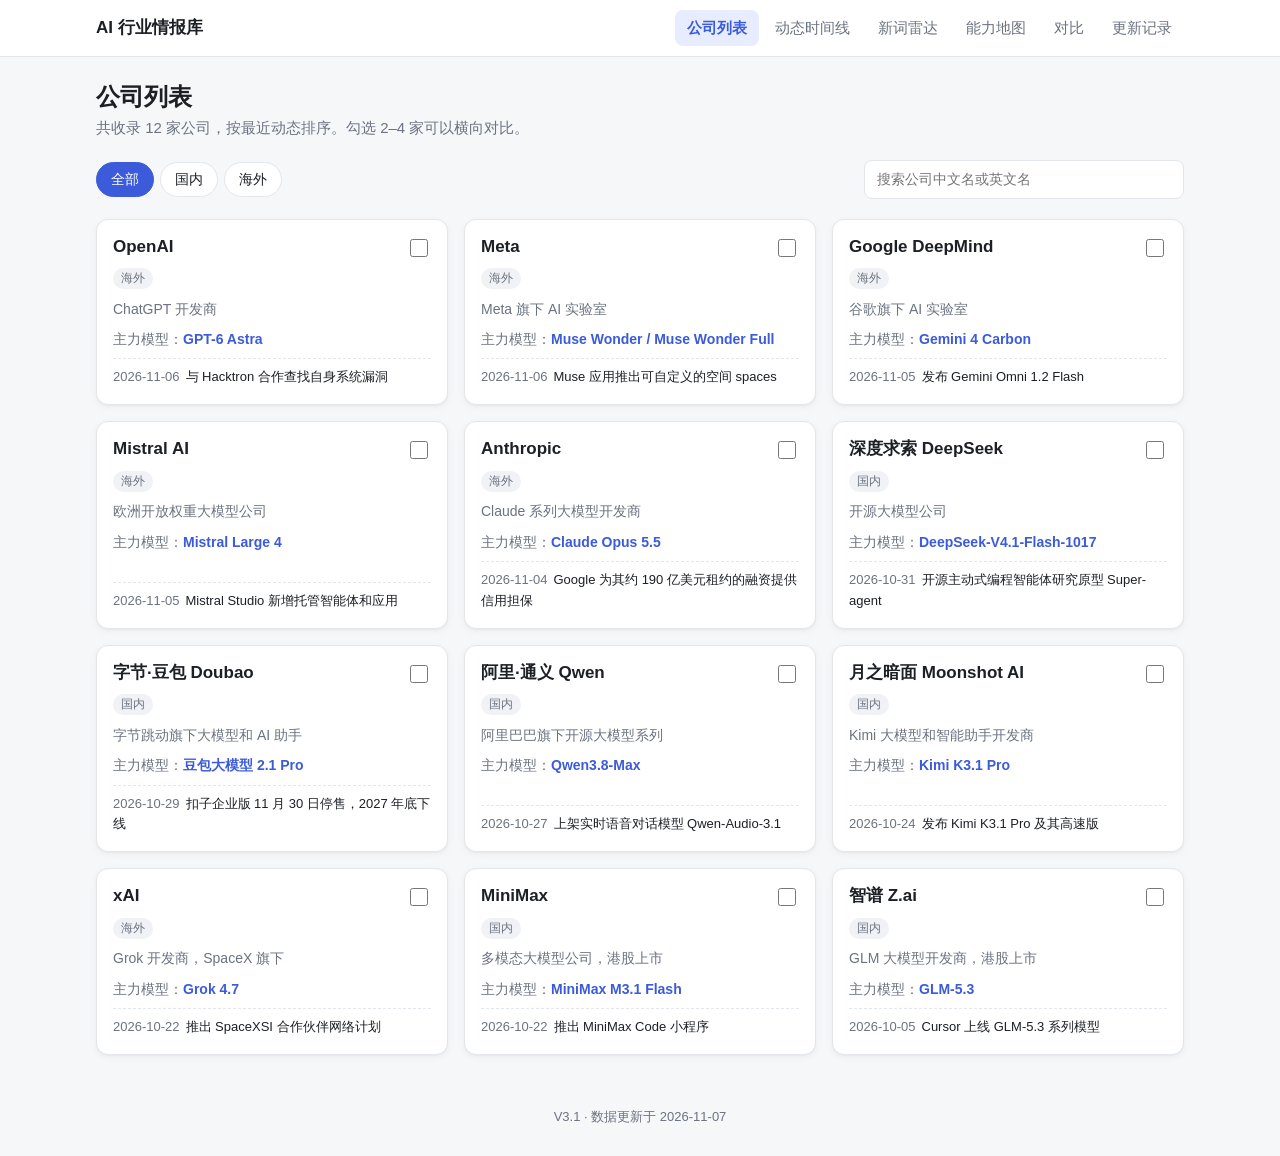
==== index.html @ a133e3d6 "首次发布 AI 行业情报库 包含 V1.0 到 V3.1 的网页、更新工具和入口页。  Co-Authored-By: Claude Opus 5.5 <noreply@anthropic.com>" ====
<!doctype html>
<html lang="zh-CN">
<head>
  <meta charset="utf-8">
  <meta name="viewport" content="width=device-width, initial-scale=1">
  <title>AI 行业情报库</title>
  <!-- 入口页：出新版本时只改这里的文件夹名，对外链接不变 -->
  <meta http-equiv="refresh" content="0; url=AI行业情报库-网页-V3.1/">
  <script>location.replace('AI行业情报库-网页-V3.1/' + location.hash);</script>
</head>
<body>
  <p>正在打开 <a href="AI行业情报库-网页-V3.1/">AI 行业情报库</a>……</p>
</body>
</html>
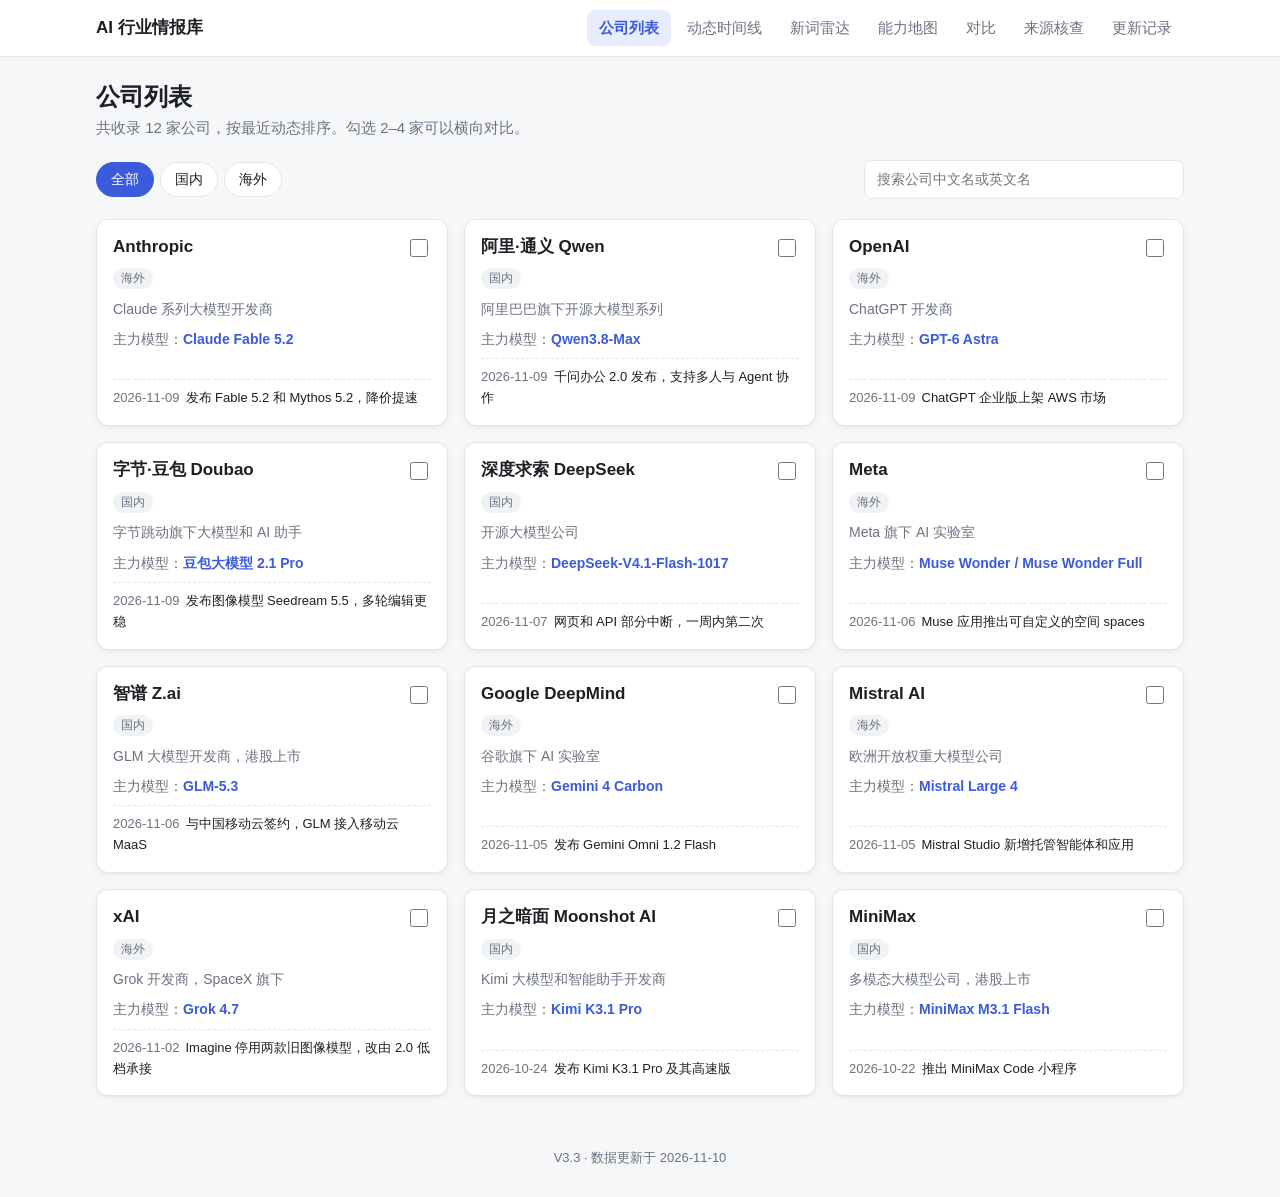
==== commit 504a3afc: "V3.3：新增来源核查，补查已有数据的官方来源 - 没有官方原文的条目写明原因（5 种）、说明、查过的渠道和日期，来源旁显示标签 - 新增顶部导航「来源核查」页，可按原因和类型筛选 - check.j" ====
--- a/index.html
+++ b/index.html
@@ -5,10 +5,10 @@
   <meta name="viewport" content="width=device-width, initial-scale=1">
   <title>AI 行业情报库</title>
   <!-- 入口页：出新版本时只改这里的文件夹名，对外链接不变 -->
-  <meta http-equiv="refresh" content="0; url=AI行业情报库-网页-V3.1/">
-  <script>location.replace('AI行业情报库-网页-V3.1/' + location.hash);</script>
+  <meta http-equiv="refresh" content="0; url=AI行业情报库-网页-V3.3/">
+  <script>location.replace('AI行业情报库-网页-V3.3/' + location.hash);</script>
 </head>
 <body>
-  <p>正在打开 <a href="AI行业情报库-网页-V3.1/">AI 行业情报库</a>……</p>
+  <p>正在打开 <a href="AI行业情报库-网页-V3.3/">AI 行业情报库</a>……</p>
 </body>
 </html>
